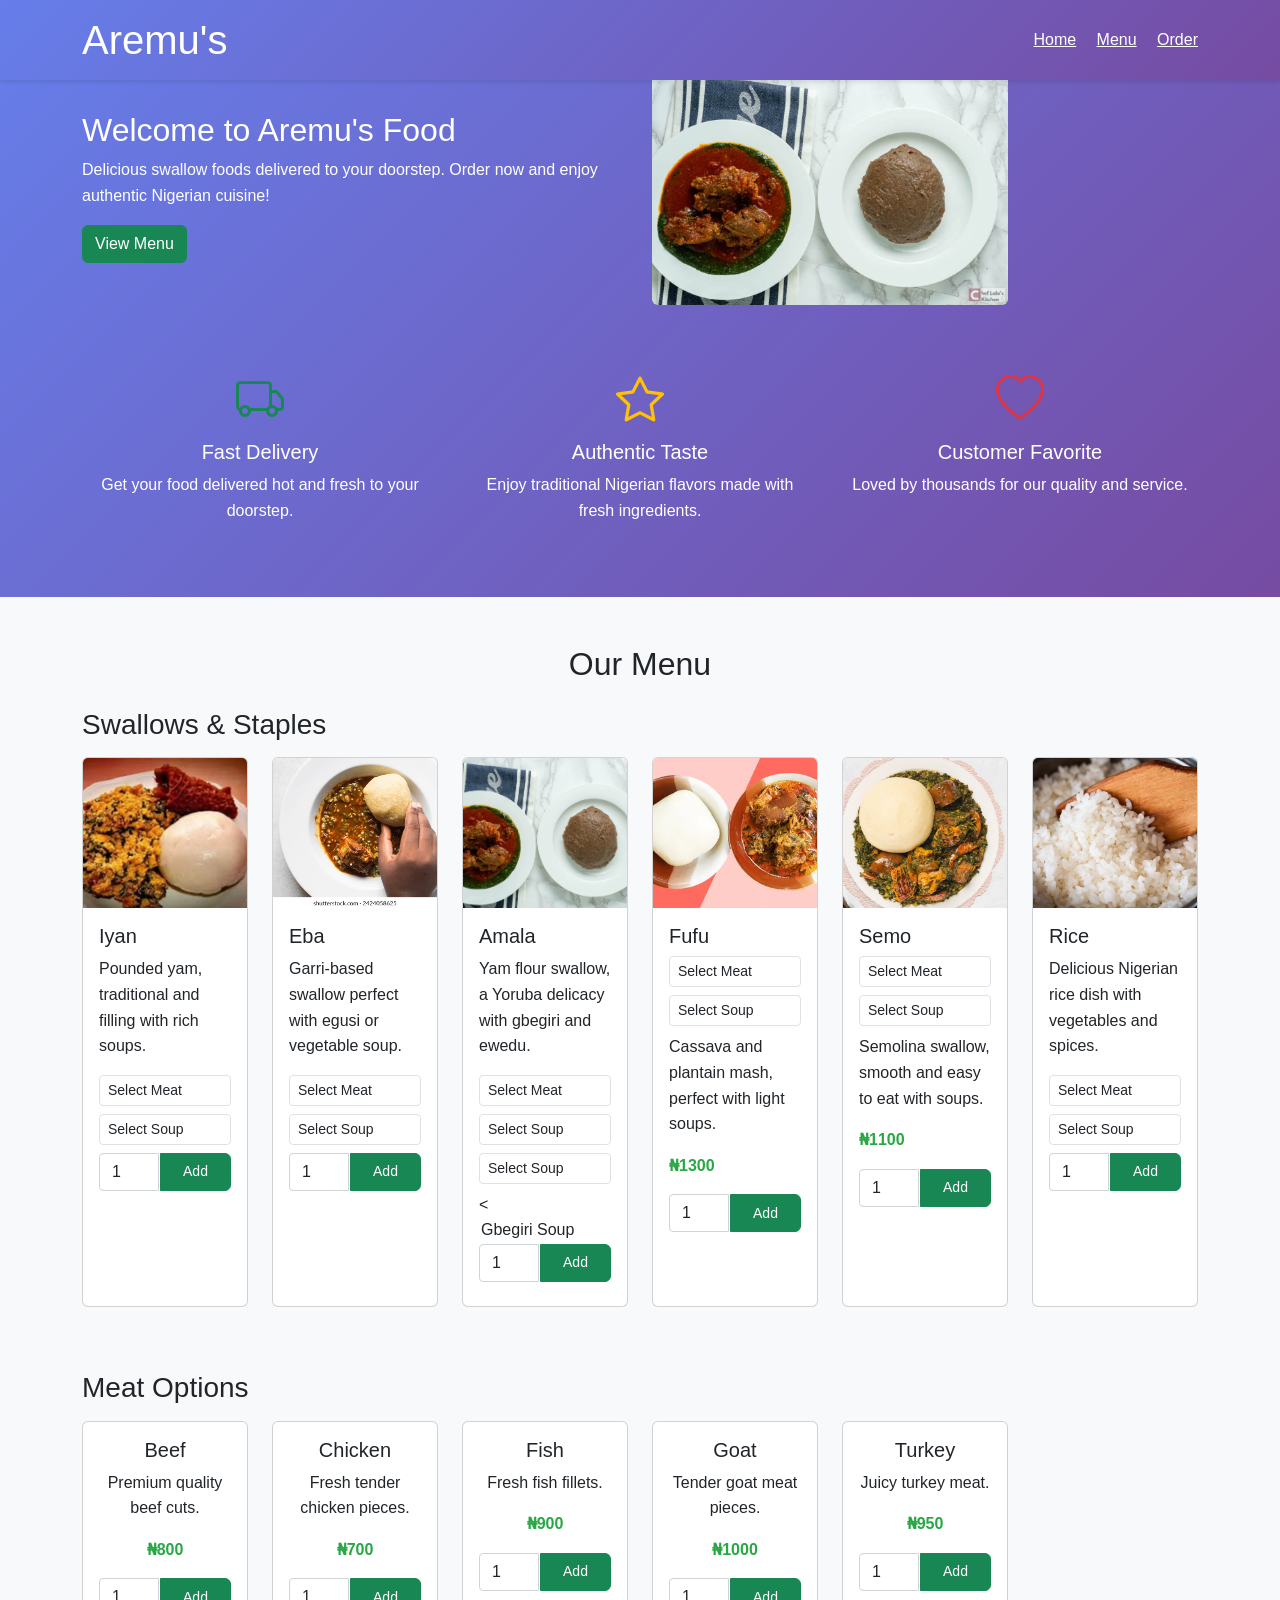
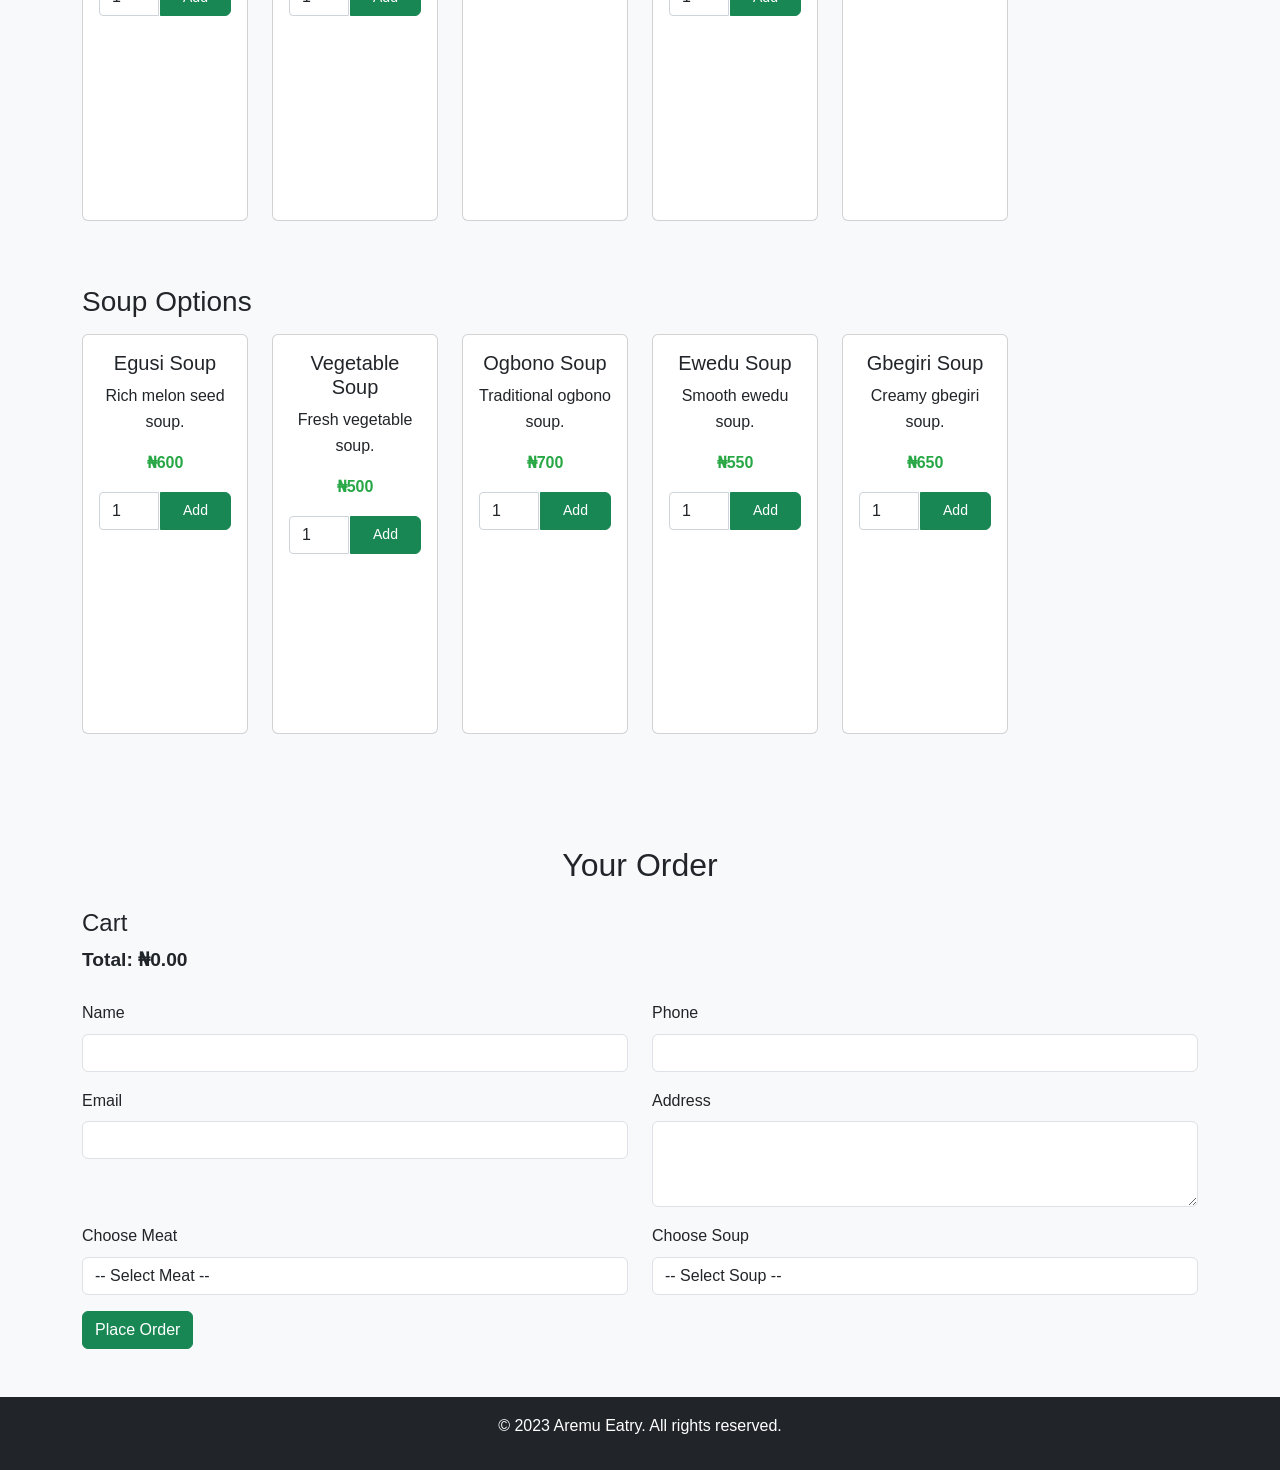
==== index.html @ 7197ea97 "Add HTML structure for Aremu's Food Ordering Website and implement JavaScript for cart and order man" ====
<!DOCTYPE html>
<html lang="en">
<head>
    <meta charset="UTF-8">
    <meta name="viewport" content="width=device-width, initial-scale=1.0">
    <title>Aremu's - Order Food Online</title>
    <link href="https://cdn.jsdelivr.net/npm/bootstrap@5.3.0/dist/css/bootstrap.min.css" rel="stylesheet">
    <link rel="stylesheet" href="https://cdn.jsdelivr.net/npm/bootstrap-icons@1.10.0/font/bootstrap-icons.css">
    <link rel="stylesheet" href="css/style.css">
</head>
<body>
    <header class="text-white py-3">
        <div class="container">
            <div class="row align-items-center">
                <div class="col-md-6">
                    <h1 class="mb-0">Aremu's</h1>
                </div>
                <div class="col-md-6 text-end">
                    <nav>
                        <a href="#home" class="text-white me-3">Home</a>
                        <a href="#menu" class="text-white me-3">Menu</a>
                        <a href="#order" class="text-white">Order</a>
                    </nav>
                </div>
            </div>
        </div>
    </header>

    <section id="home" class="hero py-5">
        <div class="container">
            <div class="row align-items-center">
                <div class="col-md-6">
                    <h2>Welcome to Aremu's Food</h2>
                    <p>Delicious swallow foods delivered to your doorstep. Order now and enjoy authentic Nigerian cuisine!</p>
                    <a href="#menu" class="btn btn-success">View Menu</a>
                </div>
                <div class="col-md-4">
                    <img src="images/amala" alt="Delicious Nigerian Food" class="img-fluid rounded">
                </div>
            </div>
            <div class="row mt-5">
                <div class="col-md-3 text-center">
                    <i class="bi bi-truck text-success" style="font-size: 3rem;"></i>
                    <h5>Fast Delivery</h5>
                    <p>Get your food delivered hot and fresh to your doorstep.</p>
                </div>
                <div class="col-md-3 text-center">
                    <i class="bi bi-star text-warning" style="font-size: 3rem;"></i>
                    <h5>Authentic Taste</h5>
                    <p>Enjoy traditional Nigerian flavors made with fresh ingredients.</p>
                </div>
                <div class="col-md-3 text-center">
                    <i class="bi bi-heart text-danger" style="font-size: 3rem;"></i>
                    <h5>Customer Favorite</h5>
                    <p>Loved by thousands for our quality and service.</p>
                </div>
            </div>
        </div>
    </section>

    <section id="menu" class="menu bg-light py-5">
        <div class="container">
            <h2 class="text-center mb-4">Our Menu</h2>

            <!-- Staples/Swallows Section -->
            <h3 class="mb-3">Swallows & Staples</h3>
            <div class="row mb-5">
                <div class="col-md-2 mb-3">
                    <div class="card h-100">
                        <img src="images/iyan" alt="Iyan" class="card-img-top">
                        <div class="card-body">
                            <h5 class="card-title">Iyan</h5>
                            <p class="card-text">Pounded yam, traditional and filling with rich soups.</p>
                            <select class="form-control form-control-sm mb-2 meat-select">
                                <option value="">Select Meat</option>
                                <option value="Beef">Beef</option>
                                <option value="Chicken">Chicken</option>
                                <option value="Fish">Fish</option>
                                <option value="Goat">Goat</option>
                                <option value="Turkey">Turkey</option>
                                <option value="Ponmon">Ponmon</option>
                                <option value="Cheese">Cheese</option>
                            </select>
                            <select class="form-control form-control-sm mb-2 soup-select">
                                <option value="">Select Soup</option>
                                <option value="Egusi Soup">Egusi Soup</option>
                                <option value="Vegetable Soup">Vegetable Soup</option>
                                <option value="Ogbono Soup">Ogbono Soup</option>
                                <option value="Ewedu Soup">Ewedu Soup</option>
                                <option value="Gbegiri Soup">Gbegiri Soup</option>
                            </select>
                            <div class="input-group mb-2">
                                <input type="number" class="form-control" min="1" value="1" placeholder="Qty">
                                <button class="btn btn-success add-to-cart" data-item="Iyan" data-price="1500">Add</button>
                            </div>
                        </div>
                    </div>
                </div>
                <div class="col-md-2 mb-3">
                    <div class="card h-100">
                        <img src="images/eba" alt="Eba" class="card-img-top">
                        <div class="card-body">
                            <h5 class="card-title">Eba</h5>
                            <p class="card-text">Garri-based swallow perfect with egusi or vegetable soup.</p>
                            <select class="form-control form-control-sm mb-2 meat-select">
                                <option value="">Select Meat</option>
                                <option value="Beef">Beef</option>
                                <option value="Chicken">Chicken</option>
                                <option value="Fish">Fish</option>
                                <option value="Goat">Goat</option>
                                <option value="Turkey">Turkey</option>
                            </select>
                            <select class="form-control form-control-sm mb-2 soup-select">
                                <option value="">Select Soup</option>
                                <option value="Egusi Soup">Egusi Soup</option>
                                <option value="Vegetable Soup">Vegetable Soup</option>
                                <option value="Ogbono Soup">Ogbono Soup</option>
                                <option value="Ewedu Soup">Ewedu Soup</option>
                                <option value="Gbegiri Soup">Gbegiri Soup</option>
                            </select>
                            <div class="input-group mb-2">
                                <input type="number" class="form-control" min="1" value="1" placeholder="Qty">
                                <button class="btn btn-success add-to-cart" data-item="Eba" data-price="1200">Add</button>
                            </div>
                        </div>
                    </div>
                </div>
                <div class="col-md-2 mb-3">
                    <div class="card h-100">
                        <img src="images/amala" alt="Amala" class="card-img-top">
                        <div class="card-body">
                            <h5 class="card-title">Amala</h5>
                            <p class="card-text">Yam flour swallow, a Yoruba delicacy with gbegiri and ewedu.</p>
                            <select class="form-control form-control-sm mb-2 meat-select">
                                <option value="">Select Meat</option>
                                <option value="Beef">Beef</option>
                                <option value="Chicken">Chicken</option>
                                <option value="Fish">Fish</option>
                                <option value="Goat">Goat</option>
                                <option value="Turkey">Turkey</option>
                            </select>
                            <select class="form-control form-control-sm mb-2 soup-select">
                                <option value="">Select Soup</option>
                                <option value="Egusi Soup">Egusi Soup</option>
                                <option value="Vegetable Soup">Vegetable Soup</option>
                                <option value="Ogbono Soup">Ogbono Soup</option>
                                <option value="Ewedu Soup">Ewedu Soup</option>
                             select class="form-control form-control-sm mb-2 meat-select">
                                <option value="">Select Meat</option>
                                <option value="Beef">Beef</option>
                                <option value="Chicken">Chicken</option>
                                <option value="Fish">Fish</option>
                                <option value="Goat">Goat</option>
                                <option value="Turkey">Turkey</option>
                            </select>
                            <select class="form-control form-control-sm mb-2 soup-select">
                                <option value="">Select Soup</option>
                                <option value="Egusi Soup">Egusi Soup</option>
                                <option value="Vegetable Soup">Vegetable Soup</option>
                                <option value="Ogbono Soup">Ogbono Soup</option>
                                <option value="Ewedu Soup">Ewedu Soup</option>
                                <option value="Gbegiri Soup">Gbegiri Soup</option>
                            </select>
                            <   <option value="Gbegiri Soup">Gbegiri Soup</option>
                            </select>
                            <div class="input-group mb-2">
                                <input type="number" class="form-control" min="1" value="1" placeholder="Qty">
                                <button class="btn btn-success add-to-cart" data-item="Amala" data-price="1400">Add</button>
                            </div>
                        </div>
                    </div>
                </div>
                <div class="col-md-2 mb-3">
                    <div class="card h-100">
                        <img src="images/fufu" alt="Fufu" class="card-img-top">
                        <div class="card-body">
                            <h5 class="card-title">Fufu</h5>
                            <select class="form-control form-control-sm mb-2 meat-select">
                                <option value="">Select Meat</option>
                                <option value="Beef">Beef</option>
                                <option value="Chicken">Chicken</option>
                                <option value="Fish">Fish</option>
                                <option value="Goat">Goat</option>
                                <option value="Turkey">Turkey</option>
                            </select>
                            <select class="form-control form-control-sm mb-2 soup-select">
                                <option value="">Select Soup</option>
                                <option value="Egusi Soup">Egusi Soup</option>
                                <option value="Vegetable Soup">Vegetable Soup</option>
                                <option value="Ogbono Soup">Ogbono Soup</option>
                                <option value="Ewedu Soup">Ewedu Soup</option>
                                <option value="Gbegiri Soup">Gbegiri Soup</option>
                            </select>
                            <p class="card-text">Cassava and plantain mash, perfect with light soups.</p>
                            <p class="price">₦1300</p>
                            <div class="input-group mb-2">
                                <input type="number" class="form-control" min="1" value="1" placeholder="Qty">
                                <button class="btn btn-success add-to-cart" data-item="Fufu" data-price="1300">Add</button>
                            </div>
                        </div>
                    </div>
                </div>
                <div class="col-md-2 mb-3">
                    <div class="card h-100">
                        <img src="images/semo" alt="Semo" class="card-img-top">
                        <div class="card-body">
                            <h5 class="card-title">Semo</h5>
                            <select class="form-control form-control-sm mb-2 meat-select">
                                <option value="">Select Meat</option>
                                <option value="Beef">Beef</option>
                                <option value="Chicken">Chicken</option>
                                <option value="Fish">Fish</option>
                                <option value="Goat">Goat</option>
                                <option value="Turkey">Turkey</option>
                            </select>
                            <select class="form-control form-control-sm mb-2 soup-select">
                                <option value="">Select Soup</option>
                                <option value="Egusi Soup">Egusi Soup</option>
                                <option value="Vegetable Soup">Vegetable Soup</option>
                                <option value="Ogbono Soup">Ogbono Soup</option>
                                <option value="Ewedu Soup">Ewedu Soup</option>
                                <option value="Gbegiri Soup">Gbegiri Soup</option>
                            </select>
                            <p class="card-text">Semolina swallow, smooth and easy to eat with soups.</p>
                            <p class="price">₦1100</p>
                            <div class="input-group mb-2">
                                <input type="number" class="form-control" min="1" value="1" placeholder="Qty">
                                <button class="btn btn-success add-to-cart" data-item="Semo" data-price="1100">Add</button>
                            </div>
                        </div>
                    </div>
                </div>
                <div class="col-md-2 mb-3">
                    <div class="card h-100">
                        <img src="images/rice" alt="Rice" class="card-img-top">
                        <div class="card-body">
                            <h5 class="card-title">Rice</h5>
                            <p class="card-text">Delicious Nigerian rice dish with vegetables and spices.</p>
                            <select class="form-control form-control-sm mb-2 meat-select">
                                <option value="">Select Meat</option>
                                <option value="Beef">Beef</option>
                                <option value="Chicken">Chicken</option>
                                <option value="Fish">Fish</option>
                                <option value="Goat">Goat</option>
                                <option value="Turkey">Turkey</option>
                                <option value="Ponmon">Ponmon</option>
                                <option value="Cheese">Cheese</option>
                            </select>
                            <select class="form-control form-control-sm mb-2 soup-select">
                                <option value="">Select Soup</option>
                                <option value="Egusi Soup">Egusi Soup</option>
                                <option value="Vegetable Soup">Vegetable Soup</option>
                                <option value="Ogbono Soup">Ogbono Soup</option>
                                <option value="Ewedu Soup">Ewedu Soup</option>
                                <option value="Gbegiri Soup">Gbegiri Soup</option>
                            </select>
                            <div class="input-group mb-2">
                                <input type="number" class="form-control" min="1" value="1" placeholder="Qty">
                                <button class="btn btn-success add-to-cart" data-item="Rice" data-price="1600">Add</button>
                            </div>
                        </div>
                    </div>
                </div>
            </div>

            <!-- Meat Section -->
            <h3 class="mb-3">Meat Options</h3>
            <div class="row mb-5">
                <div class="col-md-2 mb-3">
                    <div class="card h-100">
                        <div class="card-body text-center">
                            <h5 class="card-title">Beef</h5>
                            <p class="card-text">Premium quality beef cuts.</p>
                            <p class="price">₦800</p>
                            <div class="input-group mb-2">
                                <input type="number" class="form-control" min="1" value="1" placeholder="Qty">
                                <button class="btn btn-success add-to-cart" data-item="Beef" data-price="800">Add</button>
                            </div>
                        </div>
                    </div>
                </div>
                <div class="col-md-2 mb-3">
                    <div class="card h-100">
                        <div class="card-body text-center">
                            <h5 class="card-title">Chicken</h5>
                            <p class="card-text">Fresh tender chicken pieces.</p>
                            <p class="price">₦700</p>
                            <div class="input-group mb-2">
                                <input type="number" class="form-control" min="1" value="1" placeholder="Qty">
                                <button class="btn btn-success add-to-cart" data-item="Chicken" data-price="700">Add</button>
                            </div>
                        </div>
                    </div>
                </div>
                <div class="col-md-2 mb-3">
                    <div class="card h-100">
                        <div class="card-body text-center">
                            <h5 class="card-title">Fish</h5>
                            <p class="card-text">Fresh fish fillets.</p>
                            <p class="price">₦900</p>
                            <div class="input-group mb-2">
                                <input type="number" class="form-control" min="1" value="1" placeholder="Qty">
                                <button class="btn btn-success add-to-cart" data-item="Fish" data-price="900">Add</button>
                            </div>
                        </div>
                    </div>
                </div>
                <div class="col-md-2 mb-3">
                    <div class="card h-100">
                        <div class="card-body text-center">
                            <h5 class="card-title">Goat</h5>
                            <p class="card-text">Tender goat meat pieces.</p>
                            <p class="price">₦1000</p>
                            <div class="input-group mb-2">
                                <input type="number" class="form-control" min="1" value="1" placeholder="Qty">
                                <button class="btn btn-success add-to-cart" data-item="Goat" data-price="1000">Add</button>
                            </div>
                        </div>
                    </div>
                </div>
                <div class="col-md-2 mb-3">
                    <div class="card h-100">
                        <div class="card-body text-center">
                            <h5 class="card-title">Turkey</h5>
                            <p class="card-text">Juicy turkey meat.</p>
                            <p class="price">₦950</p>
                            <div class="input-group mb-2">
                                <input type="number" class="form-control" min="1" value="1" placeholder="Qty">
                                <button class="btn btn-success add-to-cart" data-item="Turkey" data-price="950">Add</button>
                            </div>
                        </div>
                    </div>
                </div>
            </div>

            <!-- Soup Section -->
            <h3 class="mb-3">Soup Options</h3>
            <div class="row">
                <div class="col-md-2 mb-3">
                    <div class="card h-100">
                        <div class="card-body text-center">
                            <h5 class="card-title">Egusi Soup</h5>
                            <p class="card-text">Rich melon seed soup.</p>
                            <p class="price">₦600</p>
                            <div class="input-group mb-2">
                                <input type="number" class="form-control" min="1" value="1" placeholder="Qty">
                                <button class="btn btn-success add-to-cart" data-item="Egusi Soup" data-price="600">Add</button>
                            </div>
                        </div>
                    </div>
                </div>
                <div class="col-md-2 mb-3">
                    <div class="card h-100">
                        <div class="card-body text-center">
                            <h5 class="card-title">Vegetable Soup</h5>
                            <p class="card-text">Fresh vegetable soup.</p>
                            <p class="price">₦500</p>
                            <div class="input-group mb-2">
                                <input type="number" class="form-control" min="1" value="1" placeholder="Qty">
                                <button class="btn btn-success add-to-cart" data-item="Vegetable Soup" data-price="500">Add</button>
                            </div>
                        </div>
                    </div>
                </div>
                <div class="col-md-2 mb-3">
                    <div class="card h-100">
                        <div class="card-body text-center">
                            <h5 class="card-title">Ogbono Soup</h5>
                            <p class="card-text">Traditional ogbono soup.</p>
                            <p class="price">₦700</p>
                            <div class="input-group mb-2">
                                <input type="number" class="form-control" min="1" value="1" placeholder="Qty">
                                <button class="btn btn-success add-to-cart" data-item="Ogbono Soup" data-price="700">Add</button>
                            </div>
                        </div>
                    </div>
                </div>
                <div class="col-md-2 mb-3">
                    <div class="card h-100">
                        <div class="card-body text-center">
                            <h5 class="card-title">Ewedu Soup</h5>
                            <p class="card-text">Smooth ewedu soup.</p>
                            <p class="price">₦550</p>
                            <div class="input-group mb-2">
                                <input type="number" class="form-control" min="1" value="1" placeholder="Qty">
                                <button class="btn btn-success add-to-cart" data-item="Ewedu Soup" data-price="550">Add</button>
                            </div>
                        </div>
                    </div>
                </div>
                <div class="col-md-2 mb-3">
                    <div class="card h-100">
                        <div class="card-body text-center">
                            <h5 class="card-title">Gbegiri Soup</h5>
                            <p class="card-text">Creamy gbegiri soup.</p>
                            <p class="price">₦650</p>
                            <div class="input-group mb-2">
                                <input type="number" class="form-control" min="1" value="1" placeholder="Qty">
                                <button class="btn btn-success add-to-cart" data-item="Gbegiri Soup" data-price="650">Add</button>
                            </div>
                        </div>
                    </div>
                </div>
            </div>
        </div>
    </section>

    <section id="order" class="order bg-light py-5">
        <div class="container">
            <h2 class="text-center mb-4">Your Order</h2>
            <div id="cart" class="mb-4">
                <h4>Cart</h4>
                <ul id="cart-items" class="list-group"></ul>
                <p id="total">Total: ₦0.00</p>
            </div>
            <form id="order-form">
                <div class="row">
                    <div class="col-md-6">
                        <div class="mb-3">
                            <label for="name" class="form-label">Name</label>
                            <input type="text" class="form-control" id="name" required>
                        </div>
                        <div class="mb-3">
                            <label for="email" class="form-label">Email</label>
                            <input type="email" class="form-control" id="email" required>
                        </div>
                    </div>
                    <div class="col-md-6">
                        <div class="mb-3">
                            <label for="phone" class="form-label">Phone</label>
                            <input type="tel" class="form-control" id="phone" required>
                        </div>
                        <div class="mb-3">
                            <label for="address" class="form-label">Address</label>
                            <textarea class="form-control" id="address" rows="3" required></textarea>
                        </div>
                    </div>
                </div>
                <div class="row">
                    <div class="col-md-6">
                        <div class="mb-3">
                            <label for="meat" class="form-label">Choose Meat</label>
                            <select class="form-control" id="meat" required>
                                <option value="">-- Select Meat --</option>
                                <option value="Beef">Beef</option>
                                <option value="Chicken">Chicken</option>
                                <option value="Fish">Fish</option>
                                <option value="Goat">Goat</option>
                                <option value="Turkey">Turkey</option>
                            </select>
                        </div>
                    </div>
                    <div class="col-md-6">
                        <div class="mb-3">
                            <label for="soup" class="form-label">Choose Soup</label>
                            <select class="form-control" id="soup" required>
                                <option value="">-- Select Soup --</option>
                                <option value="Egusi Soup">Egusi Soup</option>
                                <option value="Vegetable Soup">Vegetable Soup</option>
                                <option value="Ogbono Soup">Ogbono Soup</option>
                                <option value="Ewedu Soup">Ewedu Soup</option>
                                <option value="Gbegiri Soup">Gbegiri Soup</option>
                            </select>
                        </div>
                    </div>
                </div>
                <button type="submit" class="btn btn-success">Place Order</button>
            </form>
        </div>
    </section>

    <footer class="bg-dark text-white py-3">
        <div class="container text-center">
            <p>&copy; 2023 Aremu Eatry. All rights reserved.</p>
        </div>
    </footer>

    <script src="https://cdn.jsdelivr.net/npm/bootstrap@5.3.0/dist/js/bootstrap.bundle.min.js"></script>
    <script src="js/script.js"></script>
</body>
</html>
---- css/style.css ----
/* Custom styles for Aremu Eatry */

body {
    font-family: 'Arial', sans-serif;
    line-height: 1.6;
    padding-top: 80px;
}

header {
    background: linear-gradient(135deg, #667eea 0%, #764ba2 100%) !important;
    position: fixed;
    top: 0;
    width: 100%;
    z-index: 1000;
    box-shadow: 0 2px 4px rgba(0,0,0,0.1);
}

.hero {
    background: linear-gradient(135deg, #667eea 0%, #764ba2 100%);
    color: white;
    animation: fadeIn 2s ease-in;
    margin-top: -60px;
    padding-top: 80px;
}

.hero .row:last-child {
    justify-content: center;
}

.hero .row:last-child .col-md-3 {
    flex: 0 0 calc(33.333% - 20px);
    margin: 10px;
}

@keyframes fadeIn {
    from { opacity: 0; }
    to { opacity: 1; }
}

.menu .card {
    transition: transform 0.3s ease, box-shadow 0.3s ease;
    min-height: 400px;
    display: flex;
    flex-direction: column;
}

.menu .card .card-img-top {
    height: 150px;
    object-fit: cover;
}

.menu .card .card-body {
    display: flex;
    flex-direction: column;
    flex-grow: 1;
}

.menu .card:hover {
    transform: translateY(-10px);
    box-shadow: 0 10px 20px rgba(0,0,0,0.1);
}

.price {
    font-weight: bold;
    color: #28a745;
}

.add-to-cart {
    transition: background-color 0.3s ease;
}

.add-to-cart:hover {
    background-color: #0056b3;
}

#cart-items .list-group-item {
    display: flex;
    justify-content: space-between;
    align-items: center;
}

#total {
    font-size: 1.2em;
    font-weight: bold;
}

.order {
    animation: slideIn 1s ease-out;
}

@keyframes slideIn {
    from { transform: translateY(50px); opacity: 0; }
    to { transform: translateY(0); opacity: 1; }
}

.menu .input-group {
    display: flex;
    gap: 2px;
}

.menu .input-group input[type="number"] {
    max-width: 60px;
    padding: 0.375rem 0.75rem;
    border: 1px solid #ced4da;
    border-radius: 0.25rem;
}

.menu .input-group .btn {
    flex: 1;
    padding: 0.375rem;
    font-size: 0.875rem;
}

/* Responsive adjustments */
@media (max-width: 768px) {
    .hero .row {
        text-align: center;
    }
    .hero img {
        margin-top: 20px;
    }
}
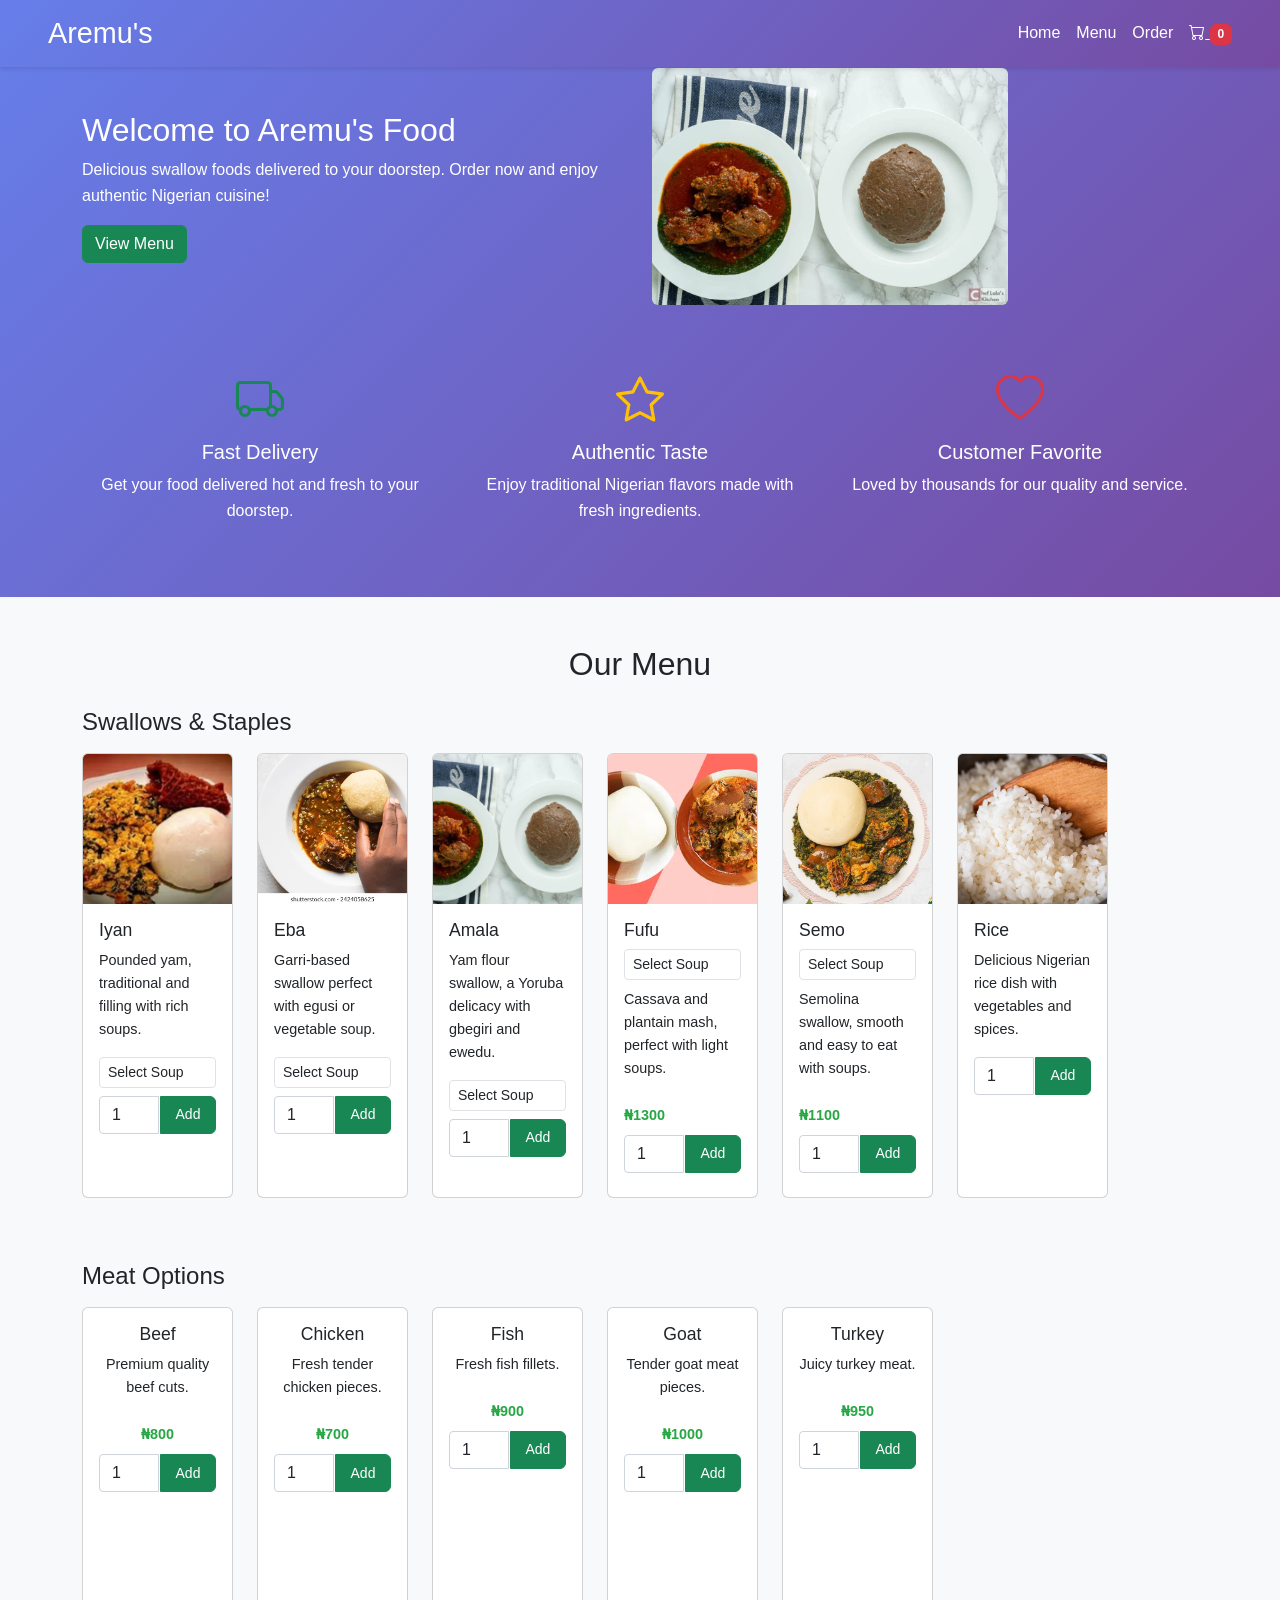
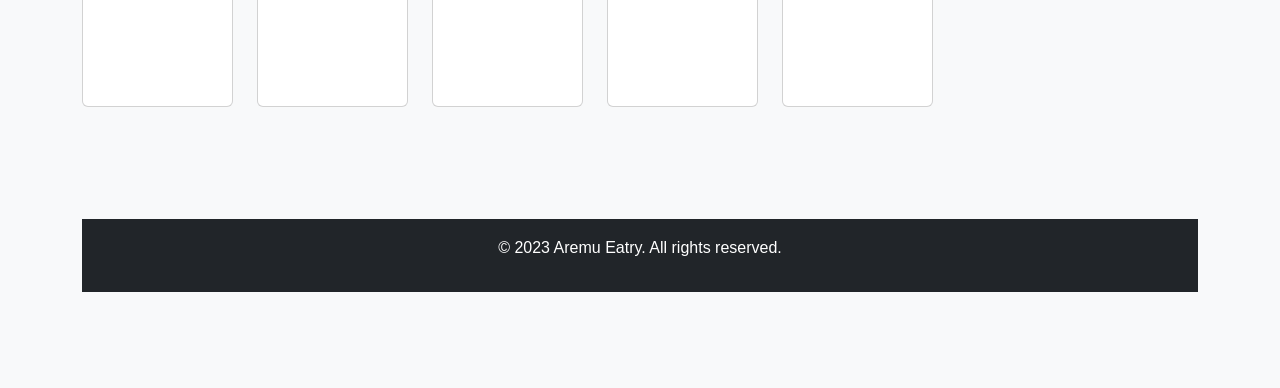
==== commit b999a7b5: "Update styles, HTML structure, and JavaScript functionality for Aremu's Food Ordering Website Co-aut" ====
--- a/index.html
+++ b/index.html
@@ -10,19 +10,39 @@
 </head>
 <body>
     <header class="text-white py-3">
-        <div class="container">
+        <div class="container-fluid px-3 px-md-5">
             <div class="row align-items-center">
-                <div class="col-md-6">
+                <div class="col-6 col-md-6">
                     <h1 class="mb-0">Aremu's</h1>
                 </div>
-                <div class="col-md-6 text-end">
-                    <nav>
-                        <a href="#home" class="text-white me-3">Home</a>
-                        <a href="#menu" class="text-white me-3">Menu</a>
-                        <a href="#order" class="text-white">Order</a>
+                <div class="col-6 col-md-6 text-end">
+                    <nav class="d-none d-md-flex gap-3 align-items-center justify-content-end">
+                        <a href="#home" class="text-white" style="text-decoration: none;">Home</a>
+                        <a href="#menu" class="text-white" style="text-decoration: none;">Menu</a>
+                        <a href="#order" class="text-white" style="text-decoration: none;">Order</a>
+                        <a href="#" class="text-white" id="cart-icon" data-bs-toggle="modal" data-bs-target="#cartModal">
+                            <i class="bi bi-cart"></i>
+                            <span id="cart-count" class="badge bg-danger">0</span>
+                        </a>
                     </nav>
-                </div>
-            </div>
+                    <!-- Mobile Menu -->
+                    <div class="d-md-none d-flex gap-2 align-items-center justify-content-end">
+                        <a href="#" class="text-white" id="cart-icon-mobile" data-bs-toggle="modal" data-bs-target="#cartModal">
+                            <i class="bi bi-cart"></i>
+                            <span id="cart-count-mobile" class="badge bg-danger">0</span>
+                        </a>
+                        <button class="btn btn-link text-white p-0" type="button" id="mobile-menu-toggle">
+                            <i class="bi bi-list" style="font-size: 1.5rem;"></i>
+                        </button>
+                    </div>
+                </div>
+            </div>
+            <!-- Mobile Navigation Menu -->
+            <nav class="d-md-none mt-3" id="mobile-nav" style="display: none;">
+                <a href="#home" class="text-white d-block mb-2">Home</a>
+                <a href="#menu" class="text-white d-block mb-2">Menu</a>
+                <a href="#order" class="text-white d-block mb-2">Order</a>
+            </nav>
         </div>
     </header>
 
@@ -71,16 +91,6 @@
                         <div class="card-body">
                             <h5 class="card-title">Iyan</h5>
                             <p class="card-text">Pounded yam, traditional and filling with rich soups.</p>
-                            <select class="form-control form-control-sm mb-2 meat-select">
-                                <option value="">Select Meat</option>
-                                <option value="Beef">Beef</option>
-                                <option value="Chicken">Chicken</option>
-                                <option value="Fish">Fish</option>
-                                <option value="Goat">Goat</option>
-                                <option value="Turkey">Turkey</option>
-                                <option value="Ponmon">Ponmon</option>
-                                <option value="Cheese">Cheese</option>
-                            </select>
                             <select class="form-control form-control-sm mb-2 soup-select">
                                 <option value="">Select Soup</option>
                                 <option value="Egusi Soup">Egusi Soup</option>
@@ -102,14 +112,6 @@
                         <div class="card-body">
                             <h5 class="card-title">Eba</h5>
                             <p class="card-text">Garri-based swallow perfect with egusi or vegetable soup.</p>
-                            <select class="form-control form-control-sm mb-2 meat-select">
-                                <option value="">Select Meat</option>
-                                <option value="Beef">Beef</option>
-                                <option value="Chicken">Chicken</option>
-                                <option value="Fish">Fish</option>
-                                <option value="Goat">Goat</option>
-                                <option value="Turkey">Turkey</option>
-                            </select>
                             <select class="form-control form-control-sm mb-2 soup-select">
                                 <option value="">Select Soup</option>
                                 <option value="Egusi Soup">Egusi Soup</option>
@@ -131,37 +133,13 @@
                         <div class="card-body">
                             <h5 class="card-title">Amala</h5>
                             <p class="card-text">Yam flour swallow, a Yoruba delicacy with gbegiri and ewedu.</p>
-                            <select class="form-control form-control-sm mb-2 meat-select">
-                                <option value="">Select Meat</option>
-                                <option value="Beef">Beef</option>
-                                <option value="Chicken">Chicken</option>
-                                <option value="Fish">Fish</option>
-                                <option value="Goat">Goat</option>
-                                <option value="Turkey">Turkey</option>
-                            </select>
-                            <select class="form-control form-control-sm mb-2 soup-select">
-                                <option value="">Select Soup</option>
-                                <option value="Egusi Soup">Egusi Soup</option>
-                                <option value="Vegetable Soup">Vegetable Soup</option>
-                                <option value="Ogbono Soup">Ogbono Soup</option>
-                                <option value="Ewedu Soup">Ewedu Soup</option>
-                             select class="form-control form-control-sm mb-2 meat-select">
-                                <option value="">Select Meat</option>
-                                <option value="Beef">Beef</option>
-                                <option value="Chicken">Chicken</option>
-                                <option value="Fish">Fish</option>
-                                <option value="Goat">Goat</option>
-                                <option value="Turkey">Turkey</option>
-                            </select>
-                            <select class="form-control form-control-sm mb-2 soup-select">
-                                <option value="">Select Soup</option>
-                                <option value="Egusi Soup">Egusi Soup</option>
-                                <option value="Vegetable Soup">Vegetable Soup</option>
-                                <option value="Ogbono Soup">Ogbono Soup</option>
-                                <option value="Ewedu Soup">Ewedu Soup</option>
-                                <option value="Gbegiri Soup">Gbegiri Soup</option>
-                            </select>
-                            <   <option value="Gbegiri Soup">Gbegiri Soup</option>
+                            <select class="form-control form-control-sm mb-2 soup-select">
+                                <option value="">Select Soup</option>
+                                <option value="Egusi Soup">Egusi Soup</option>
+                                <option value="Vegetable Soup">Vegetable Soup</option>
+                                <option value="Ogbono Soup">Ogbono Soup</option>
+                                <option value="Ewedu Soup">Ewedu Soup</option>
+                                <option value="Gbegiri Soup">Gbegiri Soup</option>
                             </select>
                             <div class="input-group mb-2">
                                 <input type="number" class="form-control" min="1" value="1" placeholder="Qty">
@@ -175,14 +153,6 @@
                         <img src="images/fufu" alt="Fufu" class="card-img-top">
                         <div class="card-body">
                             <h5 class="card-title">Fufu</h5>
-                            <select class="form-control form-control-sm mb-2 meat-select">
-                                <option value="">Select Meat</option>
-                                <option value="Beef">Beef</option>
-                                <option value="Chicken">Chicken</option>
-                                <option value="Fish">Fish</option>
-                                <option value="Goat">Goat</option>
-                                <option value="Turkey">Turkey</option>
-                            </select>
                             <select class="form-control form-control-sm mb-2 soup-select">
                                 <option value="">Select Soup</option>
                                 <option value="Egusi Soup">Egusi Soup</option>
@@ -205,14 +175,6 @@
                         <img src="images/semo" alt="Semo" class="card-img-top">
                         <div class="card-body">
                             <h5 class="card-title">Semo</h5>
-                            <select class="form-control form-control-sm mb-2 meat-select">
-                                <option value="">Select Meat</option>
-                                <option value="Beef">Beef</option>
-                                <option value="Chicken">Chicken</option>
-                                <option value="Fish">Fish</option>
-                                <option value="Goat">Goat</option>
-                                <option value="Turkey">Turkey</option>
-                            </select>
                             <select class="form-control form-control-sm mb-2 soup-select">
                                 <option value="">Select Soup</option>
                                 <option value="Egusi Soup">Egusi Soup</option>
@@ -236,24 +198,6 @@
                         <div class="card-body">
                             <h5 class="card-title">Rice</h5>
                             <p class="card-text">Delicious Nigerian rice dish with vegetables and spices.</p>
-                            <select class="form-control form-control-sm mb-2 meat-select">
-                                <option value="">Select Meat</option>
-                                <option value="Beef">Beef</option>
-                                <option value="Chicken">Chicken</option>
-                                <option value="Fish">Fish</option>
-                                <option value="Goat">Goat</option>
-                                <option value="Turkey">Turkey</option>
-                                <option value="Ponmon">Ponmon</option>
-                                <option value="Cheese">Cheese</option>
-                            </select>
-                            <select class="form-control form-control-sm mb-2 soup-select">
-                                <option value="">Select Soup</option>
-                                <option value="Egusi Soup">Egusi Soup</option>
-                                <option value="Vegetable Soup">Vegetable Soup</option>
-                                <option value="Ogbono Soup">Ogbono Soup</option>
-                                <option value="Ewedu Soup">Ewedu Soup</option>
-                                <option value="Gbegiri Soup">Gbegiri Soup</option>
-                            </select>
                             <div class="input-group mb-2">
                                 <input type="number" class="form-control" min="1" value="1" placeholder="Qty">
                                 <button class="btn btn-success add-to-cart" data-item="Rice" data-price="1600">Add</button>
@@ -332,142 +276,52 @@
                     </div>
                 </div>
             </div>
-
-            <!-- Soup Section -->
-            <h3 class="mb-3">Soup Options</h3>
-            <div class="row">
-                <div class="col-md-2 mb-3">
-                    <div class="card h-100">
-                        <div class="card-body text-center">
-                            <h5 class="card-title">Egusi Soup</h5>
-                            <p class="card-text">Rich melon seed soup.</p>
-                            <p class="price">₦600</p>
-                            <div class="input-group mb-2">
-                                <input type="number" class="form-control" min="1" value="1" placeholder="Qty">
-                                <button class="btn btn-success add-to-cart" data-item="Egusi Soup" data-price="600">Add</button>
-                            </div>
-                        </div>
-                    </div>
-                </div>
-                <div class="col-md-2 mb-3">
-                    <div class="card h-100">
-                        <div class="card-body text-center">
-                            <h5 class="card-title">Vegetable Soup</h5>
-                            <p class="card-text">Fresh vegetable soup.</p>
-                            <p class="price">₦500</p>
-                            <div class="input-group mb-2">
-                                <input type="number" class="form-control" min="1" value="1" placeholder="Qty">
-                                <button class="btn btn-success add-to-cart" data-item="Vegetable Soup" data-price="500">Add</button>
-                            </div>
-                        </div>
-                    </div>
-                </div>
-                <div class="col-md-2 mb-3">
-                    <div class="card h-100">
-                        <div class="card-body text-center">
-                            <h5 class="card-title">Ogbono Soup</h5>
-                            <p class="card-text">Traditional ogbono soup.</p>
-                            <p class="price">₦700</p>
-                            <div class="input-group mb-2">
-                                <input type="number" class="form-control" min="1" value="1" placeholder="Qty">
-                                <button class="btn btn-success add-to-cart" data-item="Ogbono Soup" data-price="700">Add</button>
-                            </div>
-                        </div>
-                    </div>
-                </div>
-                <div class="col-md-2 mb-3">
-                    <div class="card h-100">
-                        <div class="card-body text-center">
-                            <h5 class="card-title">Ewedu Soup</h5>
-                            <p class="card-text">Smooth ewedu soup.</p>
-                            <p class="price">₦550</p>
-                            <div class="input-group mb-2">
-                                <input type="number" class="form-control" min="1" value="1" placeholder="Qty">
-                                <button class="btn btn-success add-to-cart" data-item="Ewedu Soup" data-price="550">Add</button>
-                            </div>
-                        </div>
-                    </div>
-                </div>
-                <div class="col-md-2 mb-3">
-                    <div class="card h-100">
-                        <div class="card-body text-center">
-                            <h5 class="card-title">Gbegiri Soup</h5>
-                            <p class="card-text">Creamy gbegiri soup.</p>
-                            <p class="price">₦650</p>
-                            <div class="input-group mb-2">
-                                <input type="number" class="form-control" min="1" value="1" placeholder="Qty">
-                                <button class="btn btn-success add-to-cart" data-item="Gbegiri Soup" data-price="650">Add</button>
-                            </div>
-                        </div>
-                    </div>
+    <!-- Cart Modal -->
+    <div class="modal fade" id="cartModal" tabindex="-1" aria-labelledby="cartModalLabel" aria-hidden="true">
+        <div class="modal-dialog modal-lg">
+            <div class="modal-content">
+                <div class="modal-header">
+                    <h5 class="modal-title" id="cartModalLabel">Your Cart</h5>
+                    <button type="button" class="btn-close" data-bs-dismiss="modal" aria-label="Close"></button>
+                </div>
+                <div class="modal-body">
+                    <div id="cart" class="mb-4">
+                        <h4>Cart</h4>
+                        <ul id="cart-items" class="list-group"></ul>
+                        <p id="total">Total: ₦0.00</p>
+                    </div>
+                    <form id="order-form">
+                        <h4>Order Details</h4>
+                        <div class="row">
+                            <div class="col-md-6">
+                                <div class="mb-3">
+                                    <label for="name" class="form-label">Name</label>
+                                    <input type="text" class="form-control" id="name" required>
+                                </div>
+                                <div class="mb-3">
+                                    <label for="email" class="form-label">Email</label>
+                                    <input type="email" class="form-control" id="email" required>
+                                </div>
+                            </div>
+                            <div class="col-md-6">
+                                <div class="mb-3">
+                                    <label for="phone" class="form-label">Phone</label>
+                                    <input type="tel" class="form-control" id="phone" required>
+                                </div>
+                                <div class="mb-3">
+                                    <label for="address" class="form-label">Address</label>
+                                    <textarea class="form-control" id="address" rows="3" required></textarea>
+                                </div>
+                            </div>
+                        </div>
+                        <button type="submit" class="btn btn-success">Place Order</button>
+                    </form>
                 </div>
             </div>
         </div>
-    </section>
+    </div>
 
     <section id="order" class="order bg-light py-5">
-        <div class="container">
-            <h2 class="text-center mb-4">Your Order</h2>
-            <div id="cart" class="mb-4">
-                <h4>Cart</h4>
-                <ul id="cart-items" class="list-group"></ul>
-                <p id="total">Total: ₦0.00</p>
-            </div>
-            <form id="order-form">
-                <div class="row">
-                    <div class="col-md-6">
-                        <div class="mb-3">
-                            <label for="name" class="form-label">Name</label>
-                            <input type="text" class="form-control" id="name" required>
-                        </div>
-                        <div class="mb-3">
-                            <label for="email" class="form-label">Email</label>
-                            <input type="email" class="form-control" id="email" required>
-                        </div>
-                    </div>
-                    <div class="col-md-6">
-                        <div class="mb-3">
-                            <label for="phone" class="form-label">Phone</label>
-                            <input type="tel" class="form-control" id="phone" required>
-                        </div>
-                        <div class="mb-3">
-                            <label for="address" class="form-label">Address</label>
-                            <textarea class="form-control" id="address" rows="3" required></textarea>
-                        </div>
-                    </div>
-                </div>
-                <div class="row">
-                    <div class="col-md-6">
-                        <div class="mb-3">
-                            <label for="meat" class="form-label">Choose Meat</label>
-                            <select class="form-control" id="meat" required>
-                                <option value="">-- Select Meat --</option>
-                                <option value="Beef">Beef</option>
-                                <option value="Chicken">Chicken</option>
-                                <option value="Fish">Fish</option>
-                                <option value="Goat">Goat</option>
-                                <option value="Turkey">Turkey</option>
-                            </select>
-                        </div>
-                    </div>
-                    <div class="col-md-6">
-                        <div class="mb-3">
-                            <label for="soup" class="form-label">Choose Soup</label>
-                            <select class="form-control" id="soup" required>
-                                <option value="">-- Select Soup --</option>
-                                <option value="Egusi Soup">Egusi Soup</option>
-                                <option value="Vegetable Soup">Vegetable Soup</option>
-                                <option value="Ogbono Soup">Ogbono Soup</option>
-                                <option value="Ewedu Soup">Ewedu Soup</option>
-                                <option value="Gbegiri Soup">Gbegiri Soup</option>
-                            </select>
-                        </div>
-                    </div>
-                </div>
-                <button type="submit" class="btn btn-success">Place Order</button>
-            </form>
-        </div>
-    </section>
 
     <footer class="bg-dark text-white py-3">
         <div class="container text-center">
--- a/css/style.css
+++ b/css/style.css
@@ -15,12 +15,30 @@
     box-shadow: 0 2px 4px rgba(0,0,0,0.1);
 }
 
+header nav a {
+    font-size: 1rem;
+}
+
+header h1 {
+    font-size: 1.8rem;
+}
+
 .hero {
     background: linear-gradient(135deg, #667eea 0%, #764ba2 100%);
     color: white;
     animation: fadeIn 2s ease-in;
     margin-top: -60px;
     padding-top: 80px;
+    padding-left: 15px;
+    padding-right: 15px;
+}
+
+.hero h2 {
+    font-size: 2rem;
+}
+
+.hero p {
+    font-size: 1rem;
 }
 
 .hero .row:last-child {
@@ -32,11 +50,24 @@
     margin: 10px;
 }
 
+.hero i {
+    font-size: 2.5rem;
+}
+
 @keyframes fadeIn {
     from { opacity: 0; }
     to { opacity: 1; }
 }
 
+.menu h2 {
+    font-size: 2rem;
+    margin-bottom: 2rem;
+}
+
+.menu h3 {
+    font-size: 1.5rem;
+}
+
 .menu .card {
     transition: transform 0.3s ease, box-shadow 0.3s ease;
     min-height: 400px;
@@ -53,6 +84,15 @@
     display: flex;
     flex-direction: column;
     flex-grow: 1;
+    padding: 1rem;
+}
+
+.menu .card h5 {
+    font-size: 1.1rem;
+}
+
+.menu .card p {
+    font-size: 0.9rem;
 }
 
 .menu .card:hover {
@@ -63,10 +103,13 @@
 .price {
     font-weight: bold;
     color: #28a745;
+    font-size: 1.1rem;
+    margin: 0.5rem 0;
 }
 
 .add-to-cart {
     transition: background-color 0.3s ease;
+    font-size: 0.95rem;
 }
 
 .add-to-cart:hover {
@@ -75,13 +118,20 @@
 
 #cart-items .list-group-item {
     display: flex;
+    flex-direction: column;
     justify-content: space-between;
-    align-items: center;
+    align-items: flex-start;
+    gap: 10px;
+}
+
+#cart-items .cart-item-info {
+    flex-grow: 1;
 }
 
 #total {
-    font-size: 1.2em;
+    font-size: 1.5rem;
     font-weight: bold;
+    margin-top: 1rem;
 }
 
 .order {
@@ -96,6 +146,116 @@
 .menu .input-group {
     display: flex;
     gap: 2px;
+}
+
+.menu .input-group input {
+    max-width: 80px;
+}
+
+/* Responsive Design */
+
+/* Mobile (extra small screens) */
+@media (max-width: 575px) {
+    body {
+        padding-top: 60px;
+    }
+    
+    header h1 {
+        font-size: 1.3rem;
+    }
+    
+    header nav {
+        display: none;
+    }
+    
+    header nav.mobile-open {
+        display: block;
+        position: absolute;
+        top: 60px;
+        left: 0;
+        right: 0;
+        background: #667eea;
+        padding: 1rem;
+        display: flex;
+        flex-direction: column;
+        gap: 1rem;
+    }
+    
+    .hero h2 {
+        font-size: 1.5rem;
+    }
+    
+    .hero .col-md-6:nth-child(2) {
+        display: none;
+    }
+    
+    .hero .row:last-child .col-md-3 {
+        flex: 0 0 calc(50% - 10px);
+        margin: 5px;
+    }
+    
+    .menu .card {
+        min-height: 350px;
+    }
+    
+    .hero i {
+        font-size: 2rem;
+    }
+    
+    header .col-md-6 {
+        width: 100%;
+        text-align: left !important;
+    }
+    
+    .modal-dialog {
+        margin: 0.5rem;
+    }
+    
+    .menu .row .col-md-2 {
+        flex: 0 0 calc(50% - 7.5px);
+        max-width: calc(50% - 7.5px);
+    }
+    
+    .form-control, .btn {
+        font-size: 0.95rem;
+    }
+}
+
+/* Tablets */
+@media (min-width: 576px) and (max-width: 768px) {
+    .menu .row .col-md-2 {
+        flex: 0 0 calc(50% - 15px);
+        max-width: calc(50% - 15px);
+    }
+    
+    .hero .row:last-child .col-md-3 {
+        flex: 0 0 calc(50% - 20px);
+    }
+    
+    header nav a {
+        font-size: 0.9rem;
+        margin-right: 1rem !important;
+    }
+}
+
+/* Small desktops */
+@media (min-width: 769px) and (max-width: 1024px) {
+    .menu .row .col-md-2 {
+        flex: 0 0 calc(33.333% - 15px);
+        max-width: calc(33.333% - 15px);
+    }
+    
+    .hero .row:last-child .col-md-3 {
+        flex: 0 0 calc(33.333% - 20px);
+    }
+}
+
+/* Large desktops */
+@media (min-width: 1025px) {
+    .menu .row .col-md-2 {
+        flex: 0 0 calc(16.666% - 15px);
+        max-width: calc(16.666% - 15px);
+    }
 }
 
 .menu .input-group input[type="number"] {
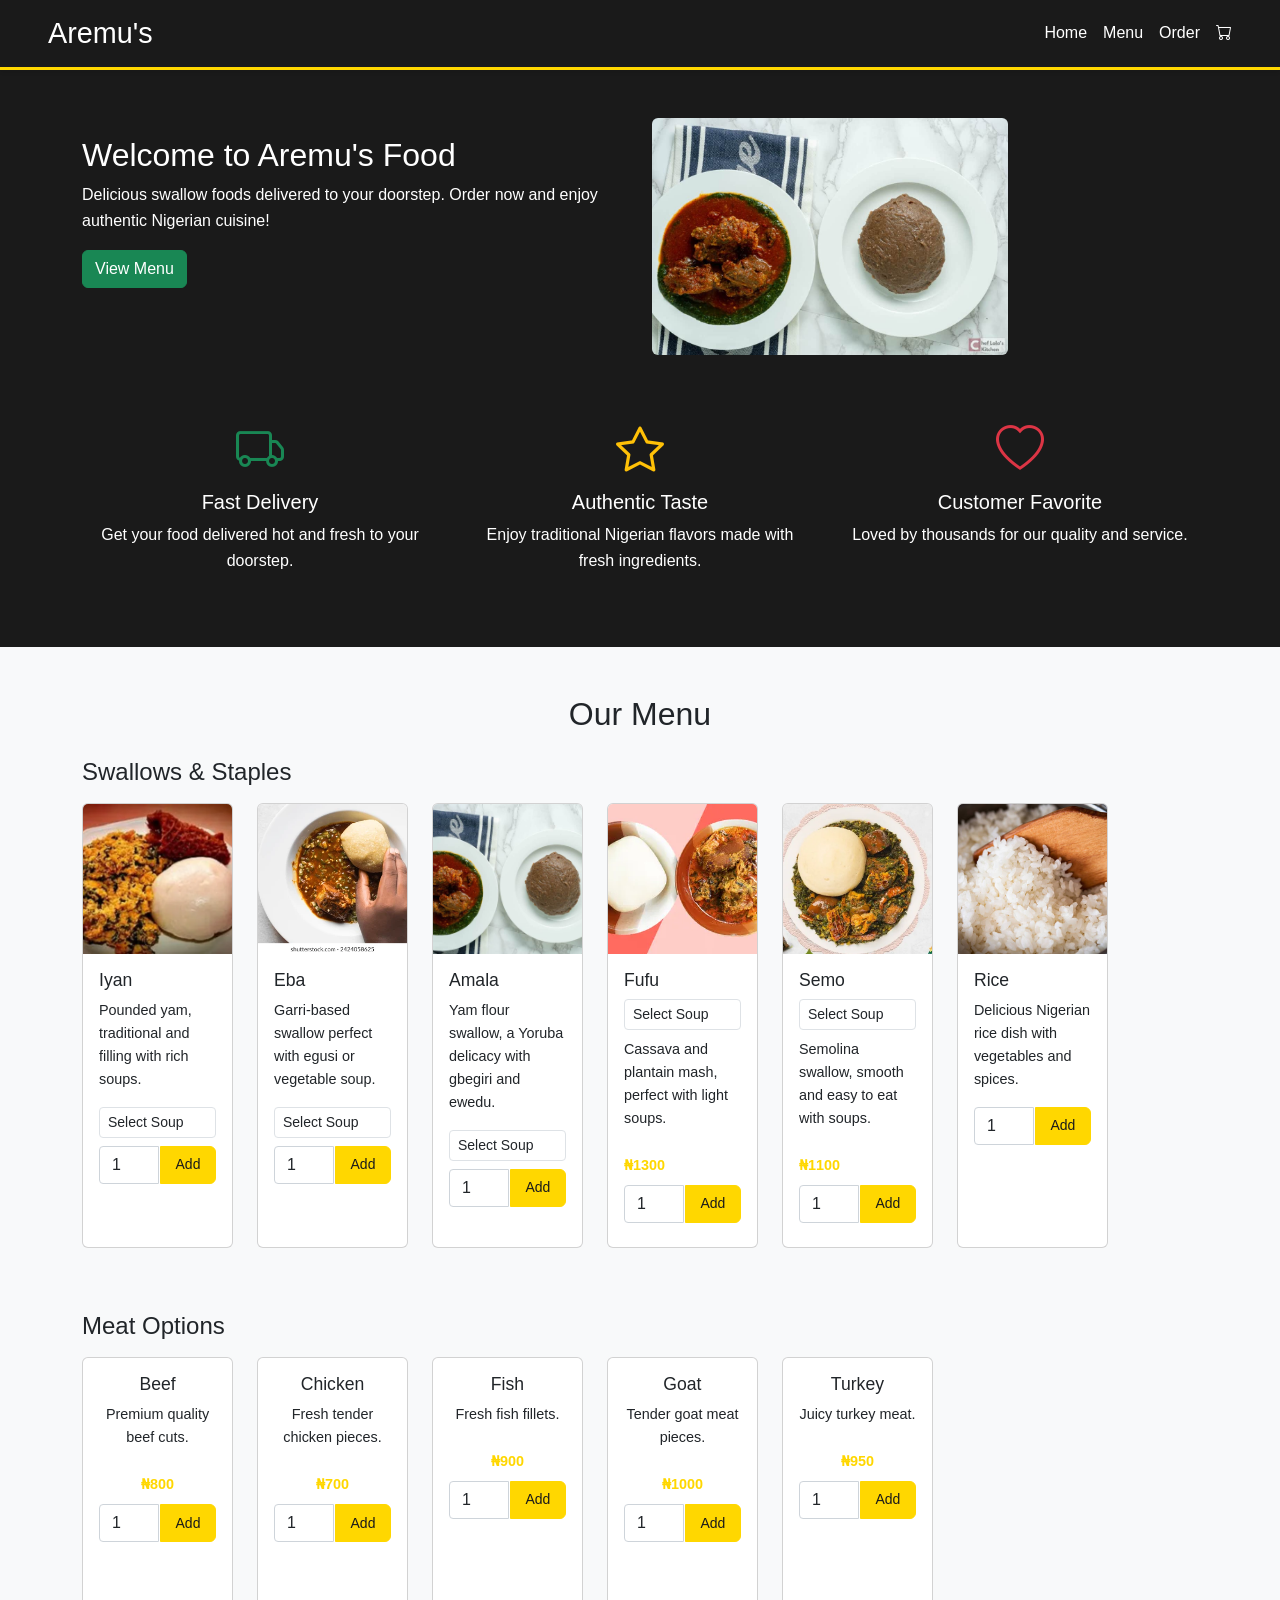
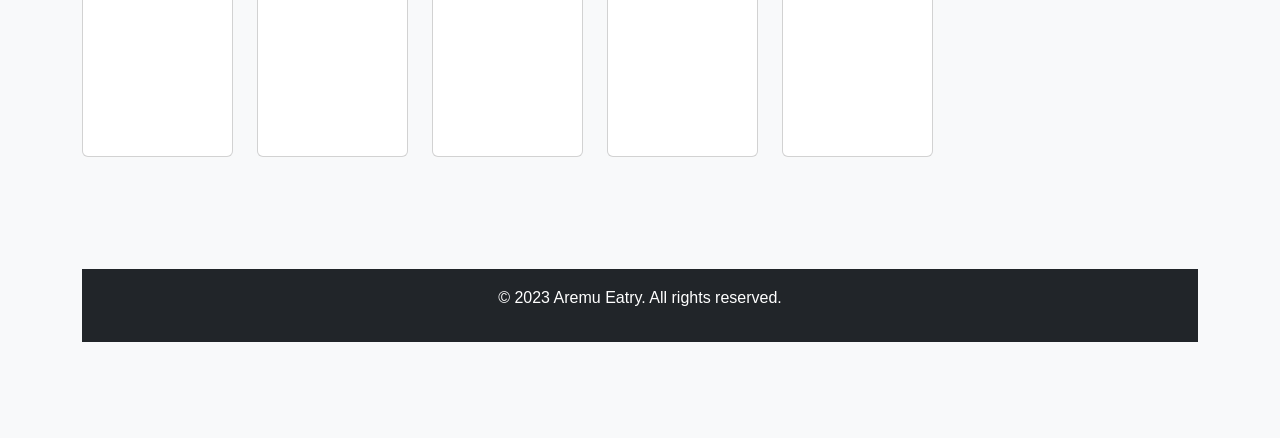
==== commit a1a0d293: "update Co-authored-by: Copilot <copilot@github.com>" ====
--- a/index.html
+++ b/index.html
@@ -55,7 +55,7 @@
                     <a href="#menu" class="btn btn-success">View Menu</a>
                 </div>
                 <div class="col-md-4">
-                    <img src="images/amala" alt="Delicious Nigerian Food" class="img-fluid rounded">
+                    <img src="images/amala" alt="Delicious Nigerian Food" class="img-fluid rounded" style="margin-top: 50px;">
                 </div>
             </div>
             <div class="row mt-5">
--- a/css/style.css
+++ b/css/style.css
@@ -7,12 +7,13 @@
 }
 
 header {
-    background: linear-gradient(135deg, #667eea 0%, #764ba2 100%) !important;
+    background: #1a1a1a !important;
     position: fixed;
     top: 0;
     width: 100%;
     z-index: 1000;
     box-shadow: 0 2px 4px rgba(0,0,0,0.1);
+    border-bottom: 3px solid #FFD700;
 }
 
 header nav a {
@@ -24,7 +25,7 @@
 }
 
 .hero {
-    background: linear-gradient(135deg, #667eea 0%, #764ba2 100%);
+    background: #1a1a1a;
     color: white;
     animation: fadeIn 2s ease-in;
     margin-top: -60px;
@@ -102,7 +103,7 @@
 
 .price {
     font-weight: bold;
-    color: #28a745;
+    color: #FFD700;
     font-size: 1.1rem;
     margin: 0.5rem 0;
 }
@@ -110,10 +111,15 @@
 .add-to-cart {
     transition: background-color 0.3s ease;
     font-size: 0.95rem;
+    background-color: #FFD700;
+    color: #1a1a1a;
+    border-color: #FFD700;
 }
 
 .add-to-cart:hover {
-    background-color: #0056b3;
+    background-color: #FFC700;
+    color: #1a1a1a;
+    border-color: #FFC700;
 }
 
 #cart-items .list-group-item {
@@ -174,7 +180,7 @@
         top: 60px;
         left: 0;
         right: 0;
-        background: #667eea;
+        background: #0a0a0a;
         padding: 1rem;
         display: flex;
         flex-direction: column;
@@ -185,8 +191,26 @@
         font-size: 1.5rem;
     }
     
-    .hero .col-md-6:nth-child(2) {
+    .hero img {
         display: none;
+    }
+    
+    .hero .col-md-6 {
+        max-width: 100%;
+    }
+    
+    .hero h2 {
+        font-size: 1.3rem;
+        margin-bottom: 1rem;
+    }
+    
+    .hero p {
+        font-size: 0.95rem;
+        margin-bottom: 1rem;
+    }
+    
+    .hero .btn {
+        font-size: 0.95rem;
     }
     
     .hero .row:last-child .col-md-3 {
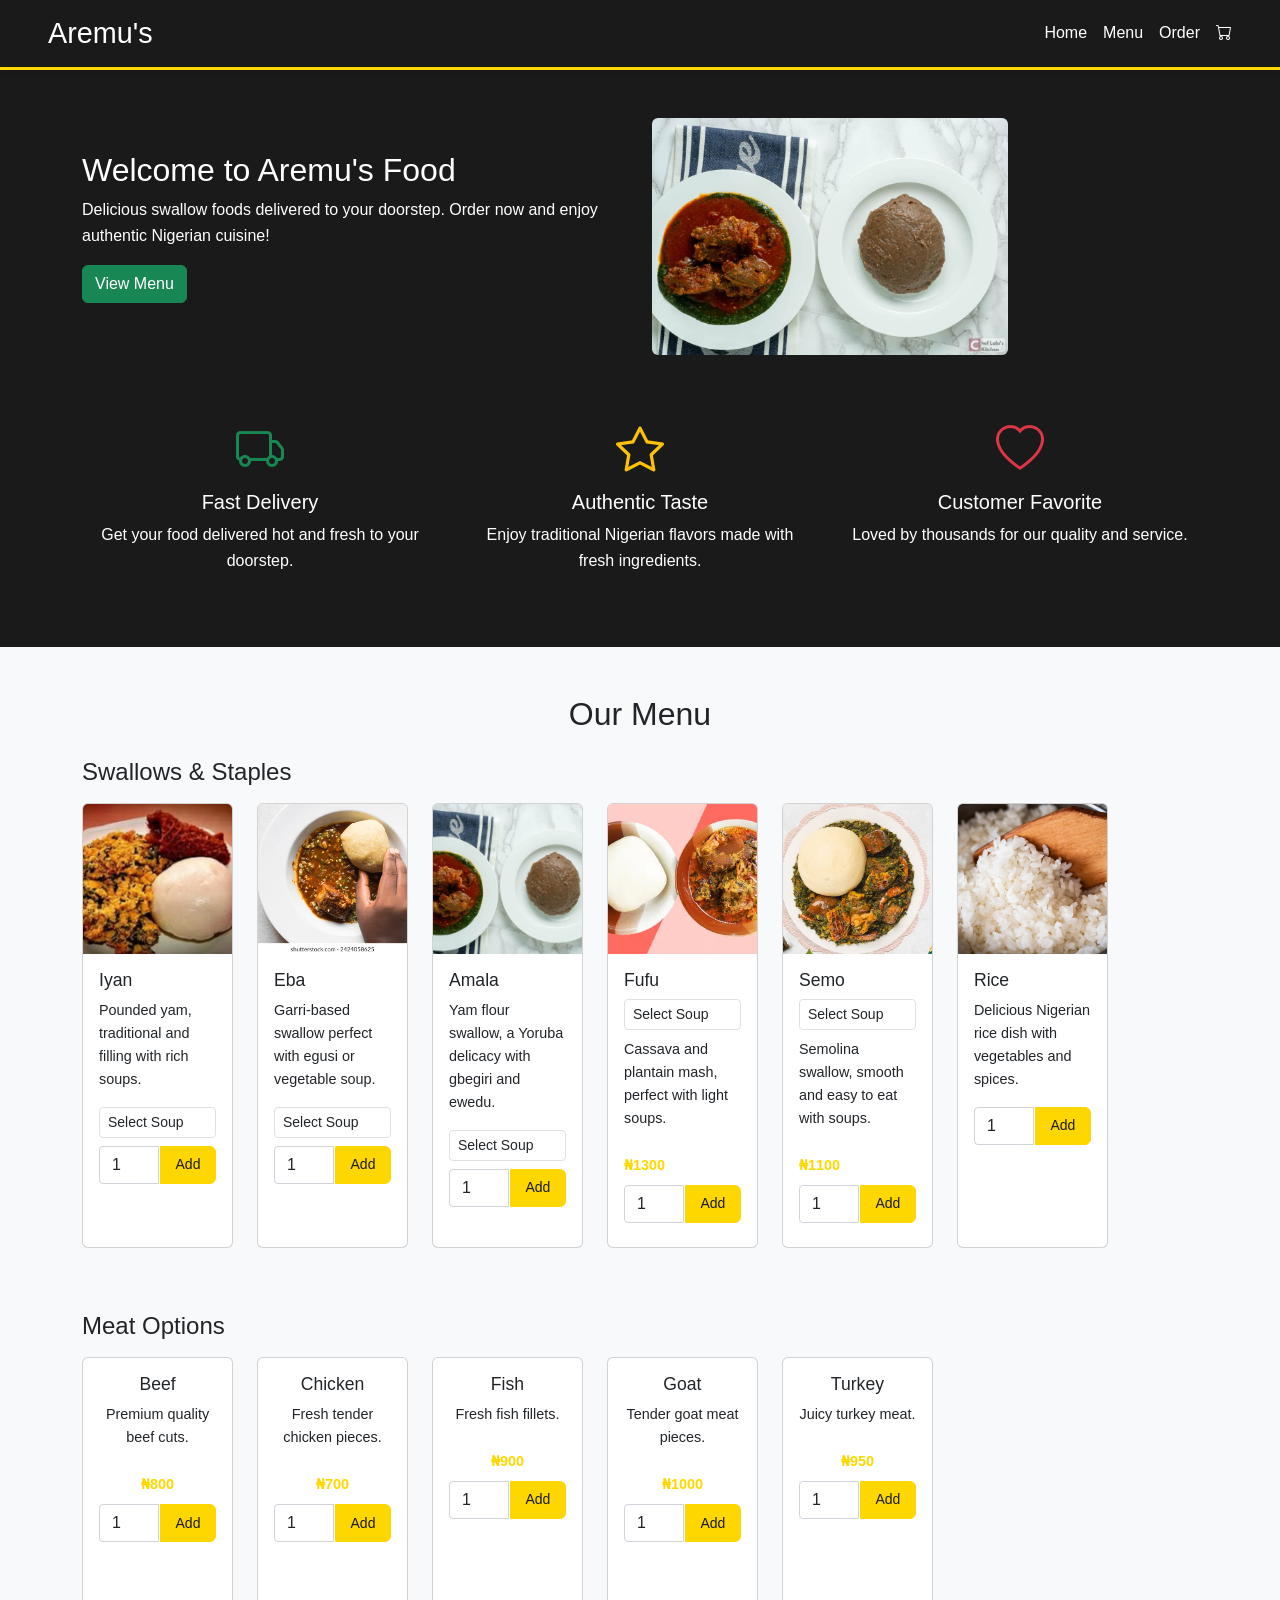
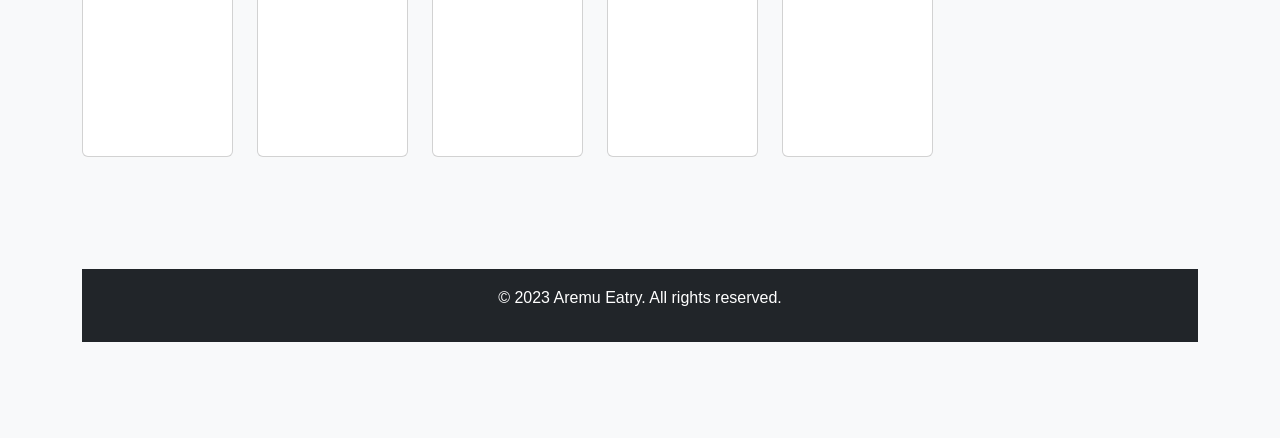
==== commit 6f6e9dbf: "update" ====
--- a/index.html
+++ b/index.html
@@ -49,7 +49,7 @@
     <section id="home" class="hero py-5">
         <div class="container">
             <div class="row align-items-center">
-                <div class="col-md-6">
+                <div class="col-md-6" style="margin-top: 30px;">
                     <h2>Welcome to Aremu's Food</h2>
                     <p>Delicious swallow foods delivered to your doorstep. Order now and enjoy authentic Nigerian cuisine!</p>
                     <a href="#menu" class="btn btn-success">View Menu</a>
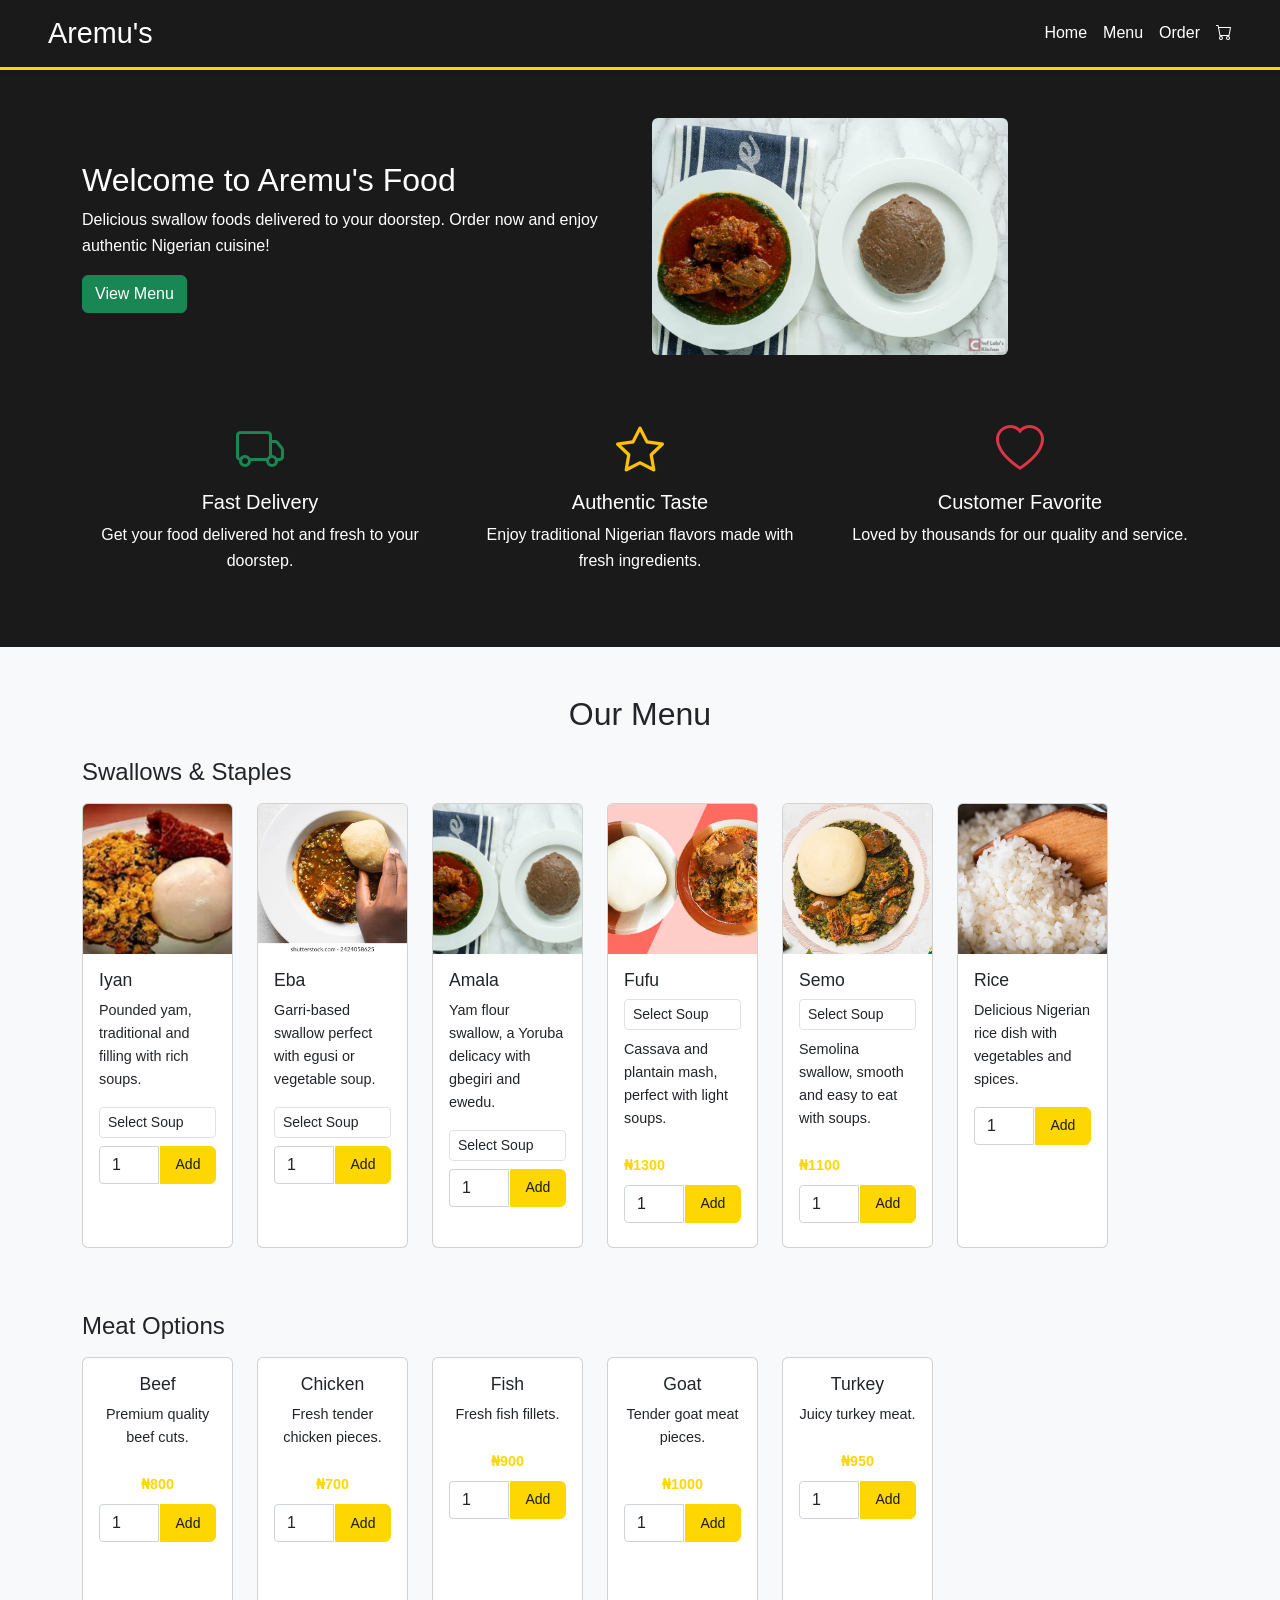
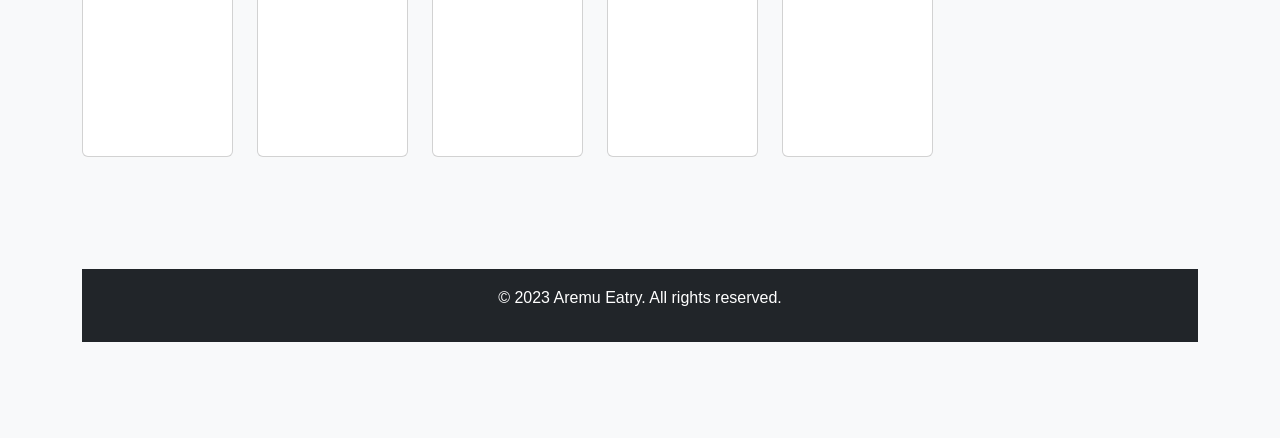
==== commit 4472b76f: "update" ====
--- a/index.html
+++ b/index.html
@@ -49,7 +49,7 @@
     <section id="home" class="hero py-5">
         <div class="container">
             <div class="row align-items-center">
-                <div class="col-md-6" style="margin-top: 30px;">
+                <div class="col-md-6" style="margin-top: 50px;">
                     <h2>Welcome to Aremu's Food</h2>
                     <p>Delicious swallow foods delivered to your doorstep. Order now and enjoy authentic Nigerian cuisine!</p>
                     <a href="#menu" class="btn btn-success">View Menu</a>
